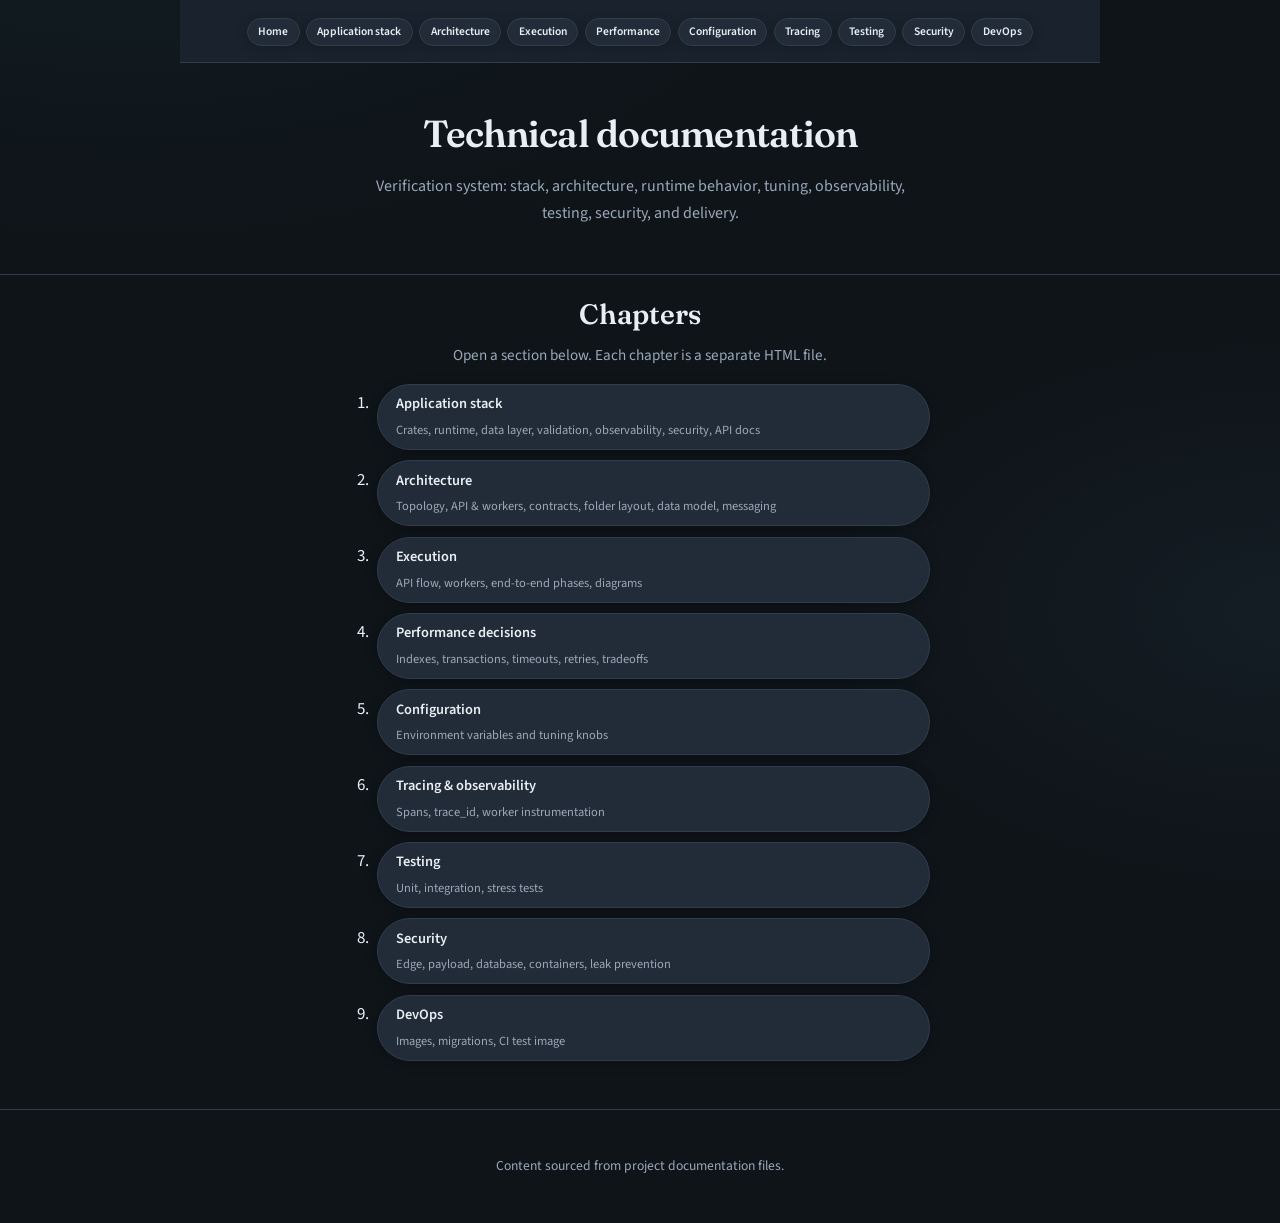
==== index.html @ 7cc7c9b6 "feat(init) initial commit" ====
<!DOCTYPE html>
<html lang="en">
<head>
  <meta charset="UTF-8">
  <meta name="viewport" content="width=device-width, initial-scale=1.0">
  <title>Technical documentation - Overview</title>
  <link rel="preconnect" href="https://fonts.googleapis.com">
  <link rel="preconnect" href="https://fonts.gstatic.com" crossorigin>
  <link href="https://fonts.googleapis.com/css2?family=Fraunces:opsz,wght@9..144,500;600&family=JetBrains+Mono:wght@400;500;600&family=Source+Sans+3:ital,wght@0,400;0,600;1,400&display=swap" rel="stylesheet">
  <link rel="stylesheet" href="styles.css">
</head>
<body>
  <nav class="chapter-nav" aria-label="Documentation sections">
    <ul>
      <li><a href="index.html">Home</a></li>
      <li><a href="application-stack.html">Application stack</a></li>
      <li><a href="architecture.html">Architecture</a></li>
      <li><a href="execution.html">Execution</a></li>
      <li><a href="performance-decisions.html">Performance</a></li>
      <li><a href="configuration.html">Configuration</a></li>
      <li><a href="tracing-and-observability.html">Tracing</a></li>
      <li><a href="testing.html">Testing</a></li>
      <li><a href="security.html">Security</a></li>
      <li><a href="devops.html">DevOps</a></li>
    </ul>
  </nav>

  <header class="site-header">
    <h1>Technical documentation</h1>
    <p class="subtitle">Verification system: stack, architecture, runtime behavior, tuning, observability, testing, security, and delivery.</p>
  </header>

  <main class="hub-main">
    <h2 class="page-header-title hub-title-spaced">Chapters</h2>
    <p class="page-header-desc">Open a section below. Each chapter is a separate HTML file.</p>
    <ol class="hub-chapters hub-chapters-numbered">
      <li><a href="application-stack.html">Application stack<span class="hub-chapter-meta">Crates, runtime, data layer, validation, observability, security, API docs</span></a></li>
      <li><a href="architecture.html">Architecture<span class="hub-chapter-meta">Topology, API &amp; workers, contracts, folder layout, data model, messaging</span></a></li>
      <li><a href="execution.html">Execution<span class="hub-chapter-meta">API flow, workers, end-to-end phases, diagrams</span></a></li>
      <li><a href="performance-decisions.html">Performance decisions<span class="hub-chapter-meta">Indexes, transactions, timeouts, retries, tradeoffs</span></a></li>
      <li><a href="configuration.html">Configuration<span class="hub-chapter-meta">Environment variables and tuning knobs</span></a></li>
      <li><a href="tracing-and-observability.html">Tracing &amp; observability<span class="hub-chapter-meta">Spans, trace_id, worker instrumentation</span></a></li>
      <li><a href="testing.html">Testing<span class="hub-chapter-meta">Unit, integration, stress tests</span></a></li>
      <li><a href="security.html">Security<span class="hub-chapter-meta">Edge, payload, database, containers, leak prevention</span></a></li>
      <li><a href="devops.html">DevOps<span class="hub-chapter-meta">Images, migrations, CI test image</span></a></li>
    </ol>
  </main>

  <footer class="site-footer">
    <p>Content sourced from project documentation files.</p>
  </footer>
</body>
</html>
---- styles.css ----
/* Architecture showcase - external stylesheet */

:root {
  --bg: #0f1419;
  --bg-elevated: #1a222d;
  --bg-card: #222c38;
  --border: #2f3d4d;
  --text: #e8eef4;
  --text-muted: #9aa8b8;
  --accent: #3db8a4;
  --accent-dim: rgba(61, 184, 164, 0.15);
  --warn: #e8b84a;
  --code-bg: #0d1117;
  --link: #6ec8ff;
  --radius: 10px;
  --font-display: "Fraunces", Georgia, serif;
  --font-body: "Source Sans 3", system-ui, sans-serif;
  --font-mono: "JetBrains Mono", "Consolas", monospace;
  --shadow: 0 8px 32px rgba(0, 0, 0, 0.35);
  --max-width: 920px;
}

*,
*::before,
*::after {
  box-sizing: border-box;
}

html {
  scroll-behavior: smooth;
}

body {
  margin: 0;
  font-family: var(--font-body);
  font-size: 1.0625rem;
  line-height: 1.65;
  color: var(--text);
  background: var(--bg);
  background-image:
    radial-gradient(ellipse 120% 80% at 10% -20%, rgba(61, 184, 164, 0.08), transparent 50%),
    radial-gradient(ellipse 80% 50% at 100% 50%, rgba(110, 200, 255, 0.05), transparent 45%);
}

/* All in-page anchors: consistent clickable buttons */
a {
  display: inline-flex;
  align-items: center;
  justify-content: center;
  gap: 0.35rem;
  padding: 0.55rem 1.15rem;
  font-family: var(--font-body);
  font-size: 0.9rem;
  font-weight: 600;
  line-height: 1.25;
  color: var(--text);
  background: var(--bg-card);
  border: 1px solid var(--border);
  border-radius: 999px;
  text-decoration: none;
  box-shadow: 0 2px 12px rgba(0, 0, 0, 0.22);
  cursor: pointer;
  transition:
    border-color 0.15s ease,
    background 0.15s ease,
    color 0.15s ease,
    transform 0.15s ease,
    box-shadow 0.15s ease,
    filter 0.15s ease;
}

a:link,
a:visited {
  color: var(--text);
}

a:hover {
  border-color: var(--accent);
  color: var(--accent);
  background: var(--bg-elevated);
  transform: translateY(-1px);
  box-shadow: 0 4px 18px rgba(61, 184, 164, 0.18);
}

a:focus-visible {
  outline: 2px solid var(--link);
  outline-offset: 3px;
}

a:active {
  transform: translateY(0);
}

.toc a {
  padding: 0.45rem 0.95rem;
  font-size: 0.85rem;
}

.chapter-nav {
  max-width: var(--max-width);
  margin: 0 auto;
  padding: 1rem 1.5rem 0;
  border-bottom: 1px solid var(--border);
  background: var(--bg-elevated);
}

.chapter-nav ul {
  list-style: none;
  margin: 0;
  padding: 0 0 1rem;
  display: flex;
  flex-wrap: wrap;
  gap: 0.4rem;
  justify-content: center;
  align-items: center;
}

.chapter-nav a {
  padding: 0.4rem 0.65rem;
  font-size: 0.72rem;
  font-weight: 600;
  line-height: 1.2;
  white-space: nowrap;
  max-width: 100%;
}

@media (max-width: 520px) {
  .chapter-nav a {
    white-space: normal;
    text-align: center;
  }
}

.chapter-nav a[aria-current="page"] {
  border-color: var(--accent);
  color: var(--accent);
  background: var(--accent-dim);
  pointer-events: none;
  cursor: default;
}

.chapter-nav a[aria-current="page"]:hover {
  transform: none;
  filter: none;
  color: var(--accent);
  border-color: var(--accent);
  background: var(--accent-dim);
  box-shadow: 0 2px 12px rgba(0, 0, 0, 0.22);
}

.page-header-title {
  font-family: var(--font-display);
  font-size: clamp(1.35rem, 3vw, 1.75rem);
  font-weight: 600;
  margin: 0 0 0.35rem;
  color: var(--text);
  text-align: center;
}

.page-header-desc {
  margin: 0 auto 1rem;
  max-width: 40rem;
  text-align: center;
  font-size: 0.95rem;
  color: var(--text-muted);
}

.hub-chapters {
  list-style: none;
  margin: 0 auto;
  padding: 0;
  max-width: 560px;
  display: flex;
  flex-direction: column;
  gap: 0.65rem;
}

.hub-chapters-numbered {
  list-style: decimal;
  padding-left: 1.35rem;
  max-width: 580px;
}

.hub-chapters-numbered li {
  padding-left: 0.35rem;
}

.hub-main {
  max-width: var(--max-width);
  margin: 0 auto;
  padding: 0 1.5rem 3rem;
}

.hub-title-spaced {
  margin-top: 1rem;
}

.hub-chapters a {
  width: 100%;
  justify-content: flex-start;
  text-align: left;
  padding: 0.65rem 1.1rem;
  flex-direction: column;
  align-items: flex-start;
}

.hub-chapter-meta {
  display: block;
  font-size: 0.78rem;
  font-weight: 400;
  color: var(--text-muted);
  margin-top: 0.25rem;
}

.exec-block {
  margin: 1.25rem 0;
}

.exec-block h4,
.exec-block h3 {
  font-family: var(--font-display);
  color: var(--text);
}

.config-block {
  margin: 1.5rem 0;
}

.config-block h3 {
  font-family: var(--font-display);
  font-size: 1.05rem;
  margin: 0 0 0.75rem;
  color: var(--warn);
}

.config-block ul {
  margin: 0;
  padding-left: 1.2rem;
  color: var(--text-muted);
}

.config-block li {
  margin-bottom: 0.5rem;
}

.config-block code {
  font-size: 0.9em;
}

strong.config-up,
.config-block strong.config-up {
  font-weight: 700;
  color: var(--accent);
  letter-spacing: 0.02em;
}

strong.config-down,
.config-block strong.config-down {
  font-weight: 700;
  color: #e8a05a;
  letter-spacing: 0.02em;
}

/* Performance decisions: hierarchical emphasis (tradeoff vs gain) */
strong.perf-tradeoff-head {
  font-weight: 700;
  color: var(--warn);
  letter-spacing: 0.02em;
}

span.perf-tradeoff-detail {
  font-weight: 600;
  color: #d8ccb0;
}

strong.perf-gain-head {
  font-weight: 700;
  color: var(--accent);
  letter-spacing: 0.02em;
}

span.perf-gain-detail {
  font-weight: 600;
  color: #a8d9cf;
}

em.perf-note {
  font-style: italic;
  font-weight: 500;
  color: var(--text-muted);
}

.performance-doc .callout .perf-tradeoff-head,
.performance-doc .callout .perf-gain-head {
  display: inline;
}

.site-header {
  padding: 2.5rem 1.5rem 3rem;
  text-align: center;
  border-bottom: 1px solid var(--border);
}

.site-header h1 {
  margin: 0 0 0.5rem;
  font-family: var(--font-display);
  font-size: clamp(1.75rem, 4vw, 2.35rem);
  font-weight: 600;
  letter-spacing: -0.02em;
  color: var(--text);
}

.site-header .subtitle {
  margin: 0;
  font-size: 1rem;
  color: var(--text-muted);
  max-width: 36rem;
  margin-inline: auto;
}

.toc {
  max-width: var(--max-width);
  margin: 0 auto;
  padding: 1.75rem 1.5rem 0;
}

.toc h2 {
  font-family: var(--font-display);
  font-size: 0.75rem;
  text-transform: uppercase;
  letter-spacing: 0.12em;
  color: var(--text-muted);
  margin: 0 0 0.75rem;
}

.toc ul {
  list-style: none;
  margin: 0;
  padding: 0;
  display: flex;
  flex-wrap: wrap;
  gap: 0.5rem 1rem;
}

.toc a {
  font-size: 0.9rem;
}

main {
  max-width: var(--max-width);
  margin: 0 auto;
  padding: 2rem 1.5rem 4rem;
}

.doc-section {
  margin-bottom: 3.5rem;
  scroll-margin-top: 1rem;
}

.doc-section:last-child {
  margin-bottom: 0;
}

.doc-section h2 {
  font-family: var(--font-display);
  font-size: 1.65rem;
  font-weight: 600;
  margin: 0 0 1rem;
  letter-spacing: -0.02em;
  color: var(--text);
}

.doc-section h3 {
  font-family: var(--font-display);
  font-size: 1.2rem;
  font-weight: 600;
  margin: 1.75rem 0 0.65rem;
  color: var(--text);
}

.doc-section h4 {
  font-size: 1rem;
  font-weight: 600;
  margin: 1.25rem 0 0.5rem;
  color: var(--warn);
}

.doc-section p {
  margin: 0 0 1rem;
  color: var(--text-muted);
}

.doc-section p.lead {
  color: var(--text);
  font-size: 1.05rem;
}

.doc-section hr.decor {
  border: none;
  height: 1px;
  background: linear-gradient(90deg, transparent, var(--border), transparent);
  margin: 1.5rem 0;
}

.lede-list {
  list-style: none;
  margin: 0 0 1.25rem;
  padding: 0;
}

.lede-list li {
  position: relative;
  padding-left: 1.1rem;
  margin-bottom: 0.5rem;
  color: var(--text-muted);
}

.lede-list li::before {
  content: "";
  position: absolute;
  left: 0;
  top: 0.55em;
  width: 5px;
  height: 5px;
  background: var(--accent);
  border-radius: 50%;
}

.stack-glance {
  display: flex;
  flex-direction: column;
  gap: 0.75rem;
  margin-bottom: 1.5rem;
}

.stack-glance-row {
  display: flex;
  align-items: flex-start;
  gap: 1rem;
  flex-wrap: wrap;
}

.stack-glance-label {
  font-size: 0.78rem;
  font-weight: 600;
  text-transform: uppercase;
  letter-spacing: 0.07em;
  color: var(--text-muted);
  white-space: nowrap;
  min-width: 9rem;
  padding-top: 0.3rem;
}

.stack-glance-tags {
  display: flex;
  flex-wrap: wrap;
  gap: 0.4rem;
}

.stack-tag {
  display: inline-block;
  padding: 0.25rem 0.7rem;
  border-radius: 999px;
  font-size: 0.82rem;
  font-family: var(--font-mono);
  font-weight: 500;
  background: var(--bg-card);
  border: 1px solid var(--border);
  color: var(--text-muted);
  line-height: 1.5;
}

.stack-tag--primary {
  background: color-mix(in srgb, var(--accent) 12%, transparent);
  border-color: color-mix(in srgb, var(--accent) 35%, transparent);
  color: var(--accent);
}

@media (max-width: 520px) {
  .stack-glance-label {
    min-width: 100%;
  }
}

.stack-grid {
  display: grid;
  gap: 1rem;
}

@media (min-width: 640px) {
  .stack-grid {
    grid-template-columns: repeat(2, 1fr);
  }
}

.stack-card {
  background: var(--bg-card);
  border: 1px solid var(--border);
  border-radius: var(--radius);
  padding: 1.15rem 1.25rem;
  box-shadow: var(--shadow);
}

.stack-card h3 {
  margin: 0 0 0.65rem;
  font-family: var(--font-display);
  font-size: 1rem;
  color: var(--accent);
}

.stack-card ul {
  margin: 0;
  padding-left: 1.15rem;
  color: var(--text-muted);
  font-size: 0.98rem;
}

.stack-card li {
  margin-bottom: 0.45rem;
}

.stack-card strong {
  color: var(--text);
  font-weight: 600;
}

.api-docs-block {
  margin-top: 0.5rem;
}

.bullets {
  margin: 0 0 1rem;
  padding-left: 1.25rem;
  color: var(--text-muted);
}

.bullets li {
  margin-bottom: 0.45rem;
}

.bullets strong {
  color: var(--text);
}

.callout {
  background: var(--bg-elevated);
  border-left: 3px solid var(--accent);
  padding: 1rem 1.15rem;
  border-radius: 0 var(--radius) var(--radius) 0;
  margin: 1.25rem 0;
}

.callout p:last-child {
  margin-bottom: 0;
}

.worker-cards {
  display: grid;
  gap: 0.85rem;
  margin: 1rem 0 1.5rem;
}

@media (min-width: 700px) {
  .worker-cards {
    grid-template-columns: repeat(3, 1fr);
  }
}

.worker-card {
  background: var(--bg-card);
  border: 1px solid var(--border);
  border-radius: var(--radius);
  padding: 1rem;
  font-size: 0.95rem;
}

.worker-card strong {
  display: block;
  color: var(--accent);
  font-size: 0.8rem;
  text-transform: uppercase;
  letter-spacing: 0.05em;
  margin-bottom: 0.35rem;
}

.topology-flow {
  display: grid;
  gap: 0.75rem;
  margin: 1rem 0;
}

.topology-node {
  background: var(--bg-elevated);
  border: 1px solid var(--border);
  border-radius: var(--radius);
  padding: 0.85rem 1rem;
}

.topology-node strong {
  color: var(--warn);
  display: block;
  margin-bottom: 0.35rem;
  font-size: 0.9rem;
}

.topology-node p {
  margin: 0;
  font-size: 0.95rem;
}

.numbered-block {
  margin: 1.25rem 0;
  padding-left: 0;
  counter-reset: api;
}

.numbered-item {
  position: relative;
  padding: 1rem 1rem 1rem 3.25rem;
  margin-bottom: 0.75rem;
  background: var(--bg-card);
  border: 1px solid var(--border);
  border-radius: var(--radius);
}

.numbered-item::before {
  counter-increment: api;
  content: counter(api);
  position: absolute;
  left: 1rem;
  top: 1rem;
  width: 1.65rem;
  height: 1.65rem;
  background: var(--accent-dim);
  color: var(--accent);
  font-family: var(--font-mono);
  font-size: 0.8rem;
  font-weight: 700;
  border-radius: 6px;
  display: flex;
  align-items: center;
  justify-content: center;
}

.numbered-item h4 {
  margin: 0 0 0.4rem;
  font-family: var(--font-display);
  font-size: 1rem;
  color: var(--text);
}

.numbered-item p {
  margin: 0;
  font-size: 0.95rem;
}

pre.code-block,
.code-block {
  font-family: var(--font-mono);
  font-size: 0.82rem;
  line-height: 1.55;
  background: var(--code-bg);
  border: 1px solid var(--border);
  border-radius: var(--radius);
  padding: 1rem 1.15rem;
  overflow-x: auto;
  margin: 0.85rem 0 1rem;
  color: #c9d1d9;
}

.endpoint {
  font-family: var(--font-mono);
  font-size: 0.95rem;
  color: var(--accent);
  background: var(--code-bg);
  padding: 0.35rem 0.65rem;
  border-radius: 6px;
  display: inline-block;
  margin: 0.5rem 0 1rem;
  border: 1px solid var(--border);
}

.subsection-title {
  font-family: var(--font-mono);
  font-size: 0.75rem;
  text-transform: uppercase;
  letter-spacing: 0.1em;
  color: var(--warn);
  margin: 2rem 0 0.75rem;
  padding-bottom: 0.35rem;
  border-bottom: 1px solid var(--border);
}

.tree-block {
  white-space: pre;
  font-family: var(--font-mono);
  font-size: 0.72rem;
  line-height: 1.5;
  background: var(--code-bg);
  border: 1px solid var(--border);
  border-radius: var(--radius);
  padding: 1.1rem 1.15rem;
  overflow-x: auto;
  margin: 1rem 0;
  color: #a7c7b8;
}

.thought-block h3 {
  margin-top: 2rem;
}

.meta-list {
  margin: 0;
  padding: 0;
  list-style: none;
}

.meta-list li {
  padding: 0.65rem 0;
  border-bottom: 1px solid var(--border);
  color: var(--text-muted);
  font-size: 0.95rem;
}

.meta-list li:last-child {
  border-bottom: none;
}

.meta-list strong {
  color: var(--text);
  display: block;
  margin-bottom: 0.2rem;
  font-size: 0.88rem;
}

.bullets.nested-detail {
  margin-top: 0.75rem;
}

.tier-grid {
  display: grid;
  gap: 1rem;
  margin: 1.25rem 0;
}

@media (min-width: 720px) {
  .tier-grid {
    grid-template-columns: repeat(3, 1fr);
  }
}

.tier-card {
  background: var(--bg-card);
  border: 1px solid var(--border);
  border-radius: var(--radius);
  padding: 1rem;
}

.tier-card h4 {
  margin: 0 0 0.5rem;
  font-size: 0.85rem;
  color: var(--accent);
  text-transform: uppercase;
  letter-spacing: 0.06em;
}

.tier-card p {
  margin: 0;
  font-size: 0.92rem;
}

/* Drive diagram preview + “click to view” overlay */
.diagram-showcase {
  margin: 1rem 0 1.5rem;
  border-radius: var(--radius);
  border: 1px solid var(--border);
  overflow: hidden;
  background: var(--bg-elevated);
  box-shadow: var(--shadow);
}

.diagram-frame {
  position: relative;
  display: block;
  background: var(--code-bg);
  min-height: 180px;
}

.diagram-frame img {
  display: block;
  width: 100%;
  height: auto;
  max-height: min(52vh, 520px);
  object-fit: contain;
  object-position: center center;
}

.diagram-overlay {
  position: absolute;
  inset: 0;
  display: flex;
  flex-direction: column;
  align-items: center;
  justify-content: center;
  gap: 0.65rem;
  padding: 1.25rem;
  background: rgba(15, 20, 25, 0.32);
  transition: background 0.2s ease;
  pointer-events: none;
}

.diagram-frame:hover .diagram-overlay {
  background: rgba(15, 20, 25, 0.2);
}

.diagram-hint {
  margin: 0;
  font-size: 0.82rem;
  color: rgba(232, 238, 244, 0.92);
  text-align: center;
  text-shadow: 0 1px 2px rgba(0, 0, 0, 0.5);
  pointer-events: none;
}

/* Primary CTA on diagram overlays (overrides default anchor button) */
a.diagram-view-btn,
a.diagram-view-btn:link,
a.diagram-view-btn:visited {
  pointer-events: auto;
  padding: 0.65rem 1.35rem;
  font-size: 0.95rem;
  color: var(--bg);
  background: var(--accent);
  border-color: transparent;
  box-shadow: 0 4px 20px rgba(0, 0, 0, 0.35);
}

a.diagram-view-btn:hover {
  color: var(--bg);
  background: var(--accent);
  border-color: transparent;
  filter: brightness(1.08);
  transform: translateY(-1px);
  box-shadow: 0 6px 24px rgba(61, 184, 164, 0.35);
}

a.diagram-view-btn:active {
  filter: brightness(1.02);
}

.diagram-caption {
  margin: 0;
  padding: 0.6rem 1rem 0.85rem;
  font-size: 0.88rem;
  color: var(--text-muted);
  border-top: 1px solid var(--border);
}

.site-footer {
  text-align: center;
  padding: 2rem 1.5rem;
  border-top: 1px solid var(--border);
  color: var(--text-muted);
  font-size: 0.85rem;
}
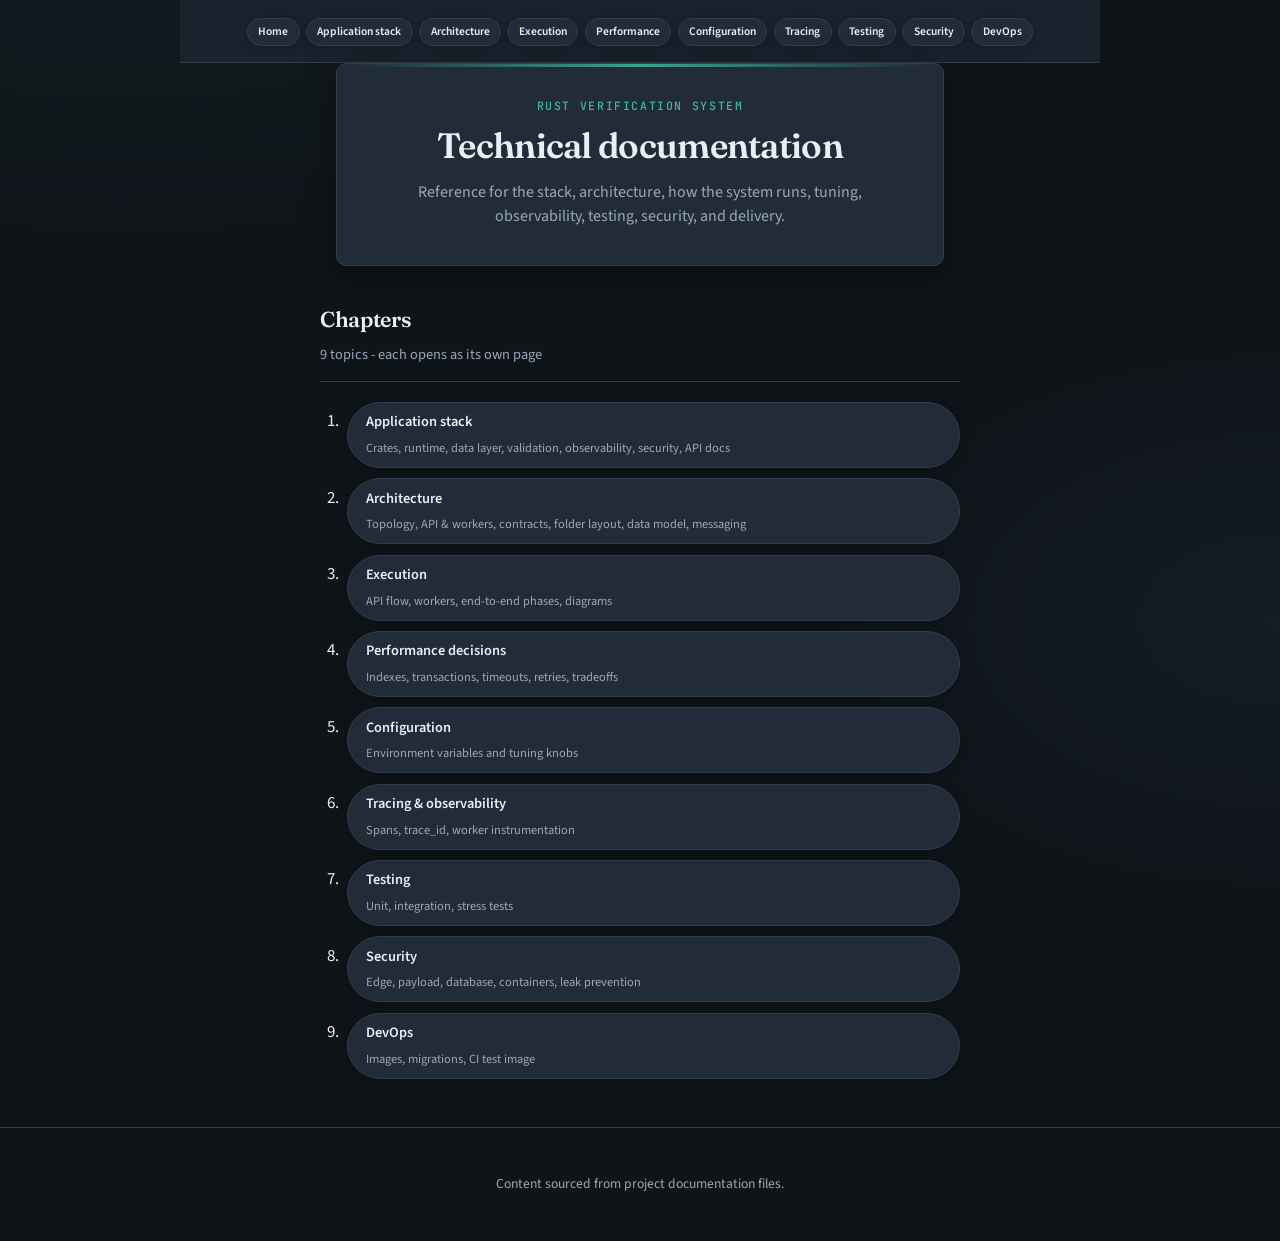
==== commit dbbbe909: "feat(hub) polish home hero and chapters header layout" ====
--- a/index.html
+++ b/index.html
@@ -9,7 +9,7 @@
   <link href="https://fonts.googleapis.com/css2?family=Fraunces:opsz,wght@9..144,500;600&family=JetBrains+Mono:wght@400;500;600&family=Source+Sans+3:ital,wght@0,400;0,600;1,400&display=swap" rel="stylesheet">
   <link rel="stylesheet" href="styles.css">
 </head>
-<body>
+<body class="hub-home">
   <nav class="chapter-nav" aria-label="Documentation sections">
     <ul>
       <li><a href="index.html">Home</a></li>
@@ -25,15 +25,18 @@
     </ul>
   </nav>
 
-  <header class="site-header">
+  <header class="hub-hero" role="banner">
+    <p class="hub-eyebrow">Rust verification system</p>
     <h1>Technical documentation</h1>
-    <p class="subtitle">Verification system: stack, architecture, runtime behavior, tuning, observability, testing, security, and delivery.</p>
+    <p class="hub-lead">Reference for the stack, architecture, how the system runs, tuning, observability, testing, security, and delivery.</p>
   </header>
 
-  <main class="hub-main">
-    <h2 class="page-header-title hub-title-spaced">Chapters</h2>
-    <p class="page-header-desc">Open a section below. Each chapter is a separate HTML file.</p>
-    <ol class="hub-chapters hub-chapters-numbered">
+  <main class="hub-main" id="main">
+    <div class="hub-chapters-head">
+      <h2 id="chapters-heading">Chapters</h2>
+      <p class="hub-chapters-count">9 topics - each opens as its own page</p>
+    </div>
+    <ol class="hub-chapters hub-chapters-numbered" aria-labelledby="chapters-heading">
       <li><a href="application-stack.html">Application stack<span class="hub-chapter-meta">Crates, runtime, data layer, validation, observability, security, API docs</span></a></li>
       <li><a href="architecture.html">Architecture<span class="hub-chapter-meta">Topology, API &amp; workers, contracts, folder layout, data model, messaging</span></a></li>
       <li><a href="execution.html">Execution<span class="hub-chapter-meta">API flow, workers, end-to-end phases, diagrams</span></a></li>
--- a/styles.css
+++ b/styles.css
@@ -169,7 +169,7 @@
   list-style: none;
   margin: 0 auto;
   padding: 0;
-  max-width: 560px;
+  max-width: 40rem;
   display: flex;
   flex-direction: column;
   gap: 0.65rem;
@@ -178,7 +178,7 @@
 .hub-chapters-numbered {
   list-style: decimal;
   padding-left: 1.35rem;
-  max-width: 580px;
+  max-width: 40rem;
 }
 
 .hub-chapters-numbered li {
@@ -191,8 +191,78 @@
   padding: 0 1.5rem 3rem;
 }
 
-.hub-title-spaced {
-  margin-top: 1rem;
+body.hub-home .hub-hero {
+  max-width: 38rem;
+  margin: 0 auto 2.25rem;
+  padding: 2rem 1.75rem 2.25rem;
+  text-align: center;
+  background: var(--bg-card);
+  border: 1px solid var(--border);
+  border-radius: var(--radius);
+  box-shadow: var(--shadow);
+  position: relative;
+}
+
+body.hub-home .hub-hero::before {
+  content: "";
+  position: absolute;
+  left: 1.25rem;
+  right: 1.25rem;
+  top: 0;
+  height: 3px;
+  border-radius: 0 0 3px 3px;
+  background: linear-gradient(90deg, transparent, var(--accent), transparent);
+  opacity: 0.85;
+}
+
+body.hub-home .hub-eyebrow {
+  margin: 0 0 0.65rem;
+  font-family: var(--font-mono);
+  font-size: 0.72rem;
+  font-weight: 500;
+  letter-spacing: 0.14em;
+  text-transform: uppercase;
+  color: var(--accent);
+}
+
+body.hub-home .hub-hero h1 {
+  margin: 0 0 0.85rem;
+  font-family: var(--font-display);
+  font-size: clamp(1.65rem, 4.2vw, 2.2rem);
+  font-weight: 600;
+  letter-spacing: -0.02em;
+  color: var(--text);
+  line-height: 1.15;
+}
+
+body.hub-home .hub-lead {
+  margin: 0 auto;
+  max-width: 32rem;
+  font-size: 1rem;
+  line-height: 1.55;
+  color: var(--text-muted);
+}
+
+body.hub-home .hub-chapters-head {
+  max-width: 40rem;
+  margin: 0 auto 1.25rem;
+  padding-bottom: 0.85rem;
+  border-bottom: 1px solid var(--border);
+}
+
+body.hub-home .hub-chapters-head h2 {
+  margin: 0 0 0.35rem;
+  font-family: var(--font-display);
+  font-size: 1.35rem;
+  font-weight: 600;
+  color: var(--text);
+  letter-spacing: -0.015em;
+}
+
+body.hub-home .hub-chapters-count {
+  margin: 0;
+  font-size: 0.9rem;
+  color: var(--text-muted);
 }
 
 .hub-chapters a {
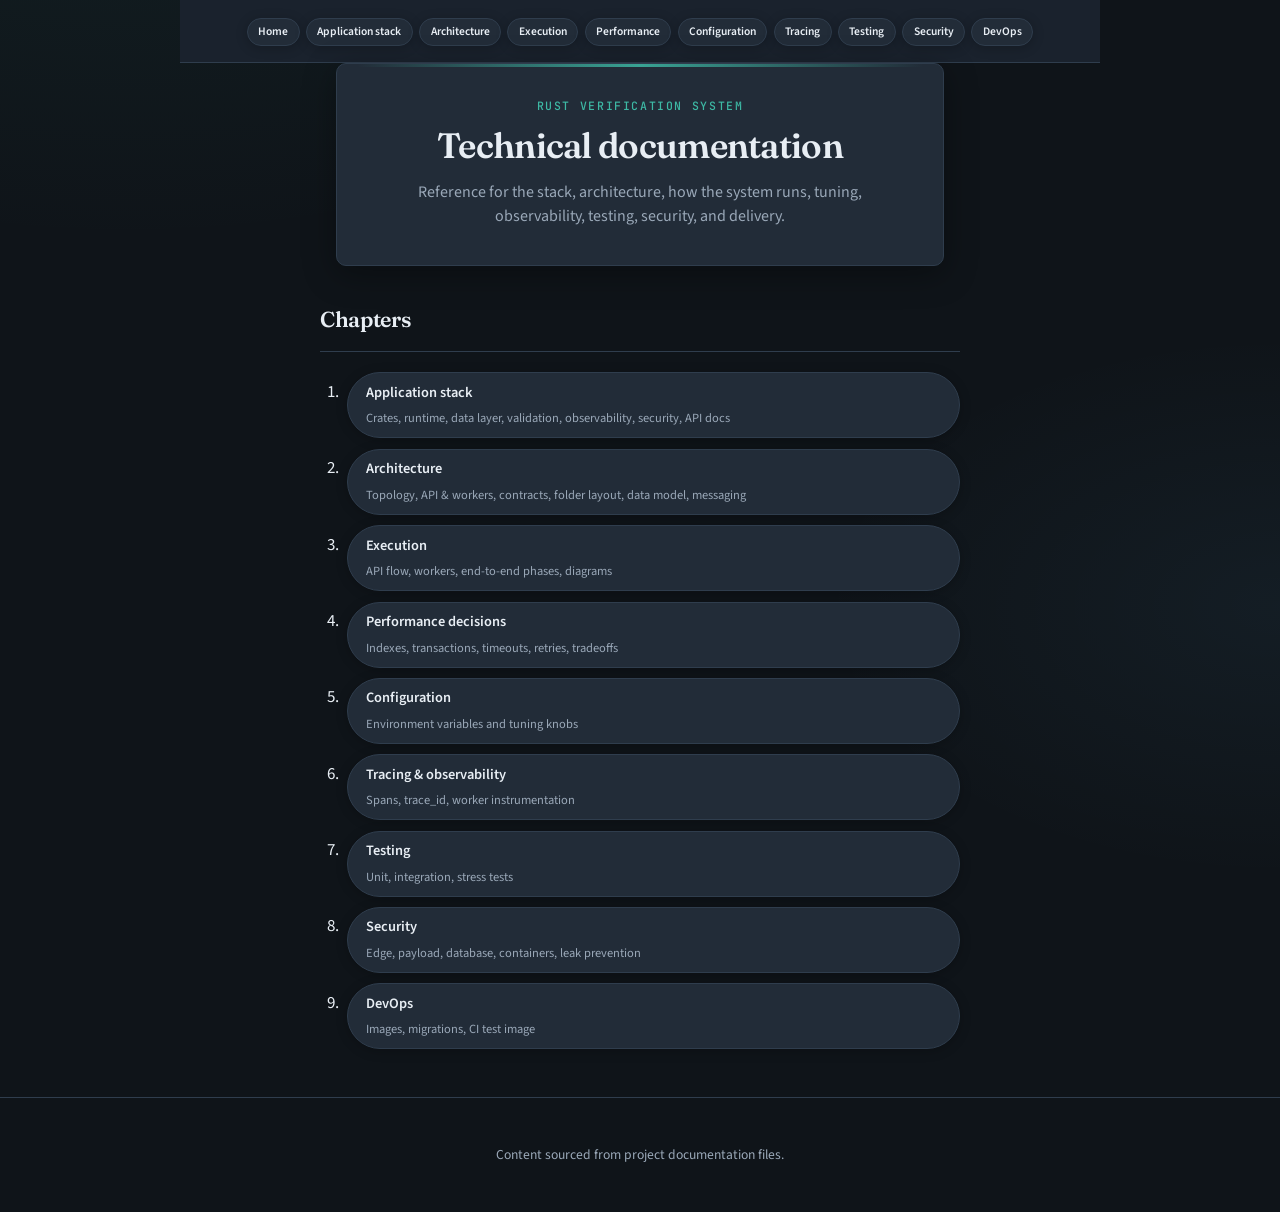
==== commit 761d1e2e: "fix(hub) drop chapters blurb about separate pages" ====
--- a/index.html
+++ b/index.html
@@ -34,7 +34,6 @@
   <main class="hub-main" id="main">
     <div class="hub-chapters-head">
       <h2 id="chapters-heading">Chapters</h2>
-      <p class="hub-chapters-count">9 topics - each opens as its own page</p>
     </div>
     <ol class="hub-chapters hub-chapters-numbered" aria-labelledby="chapters-heading">
       <li><a href="application-stack.html">Application stack<span class="hub-chapter-meta">Crates, runtime, data layer, validation, observability, security, API docs</span></a></li>
--- a/styles.css
+++ b/styles.css
@@ -251,18 +251,12 @@
 }
 
 body.hub-home .hub-chapters-head h2 {
-  margin: 0 0 0.35rem;
+  margin: 0;
   font-family: var(--font-display);
   font-size: 1.35rem;
   font-weight: 600;
   color: var(--text);
   letter-spacing: -0.015em;
-}
-
-body.hub-home .hub-chapters-count {
-  margin: 0;
-  font-size: 0.9rem;
-  color: var(--text-muted);
 }
 
 .hub-chapters a {
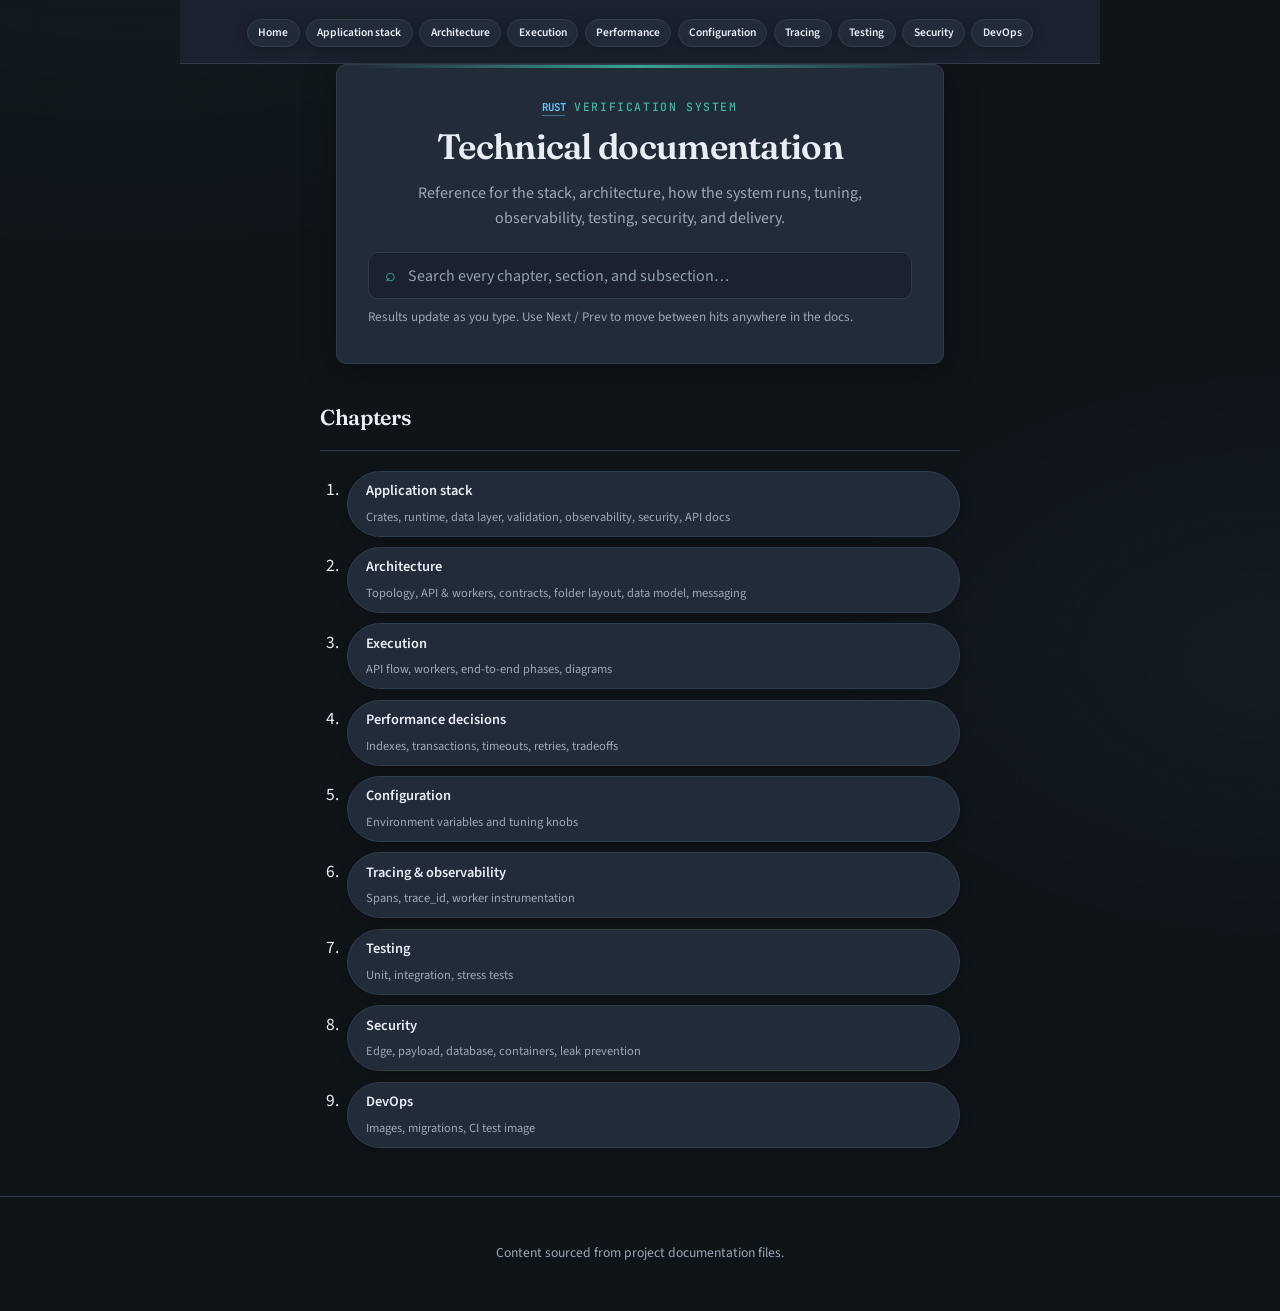
==== commit afcd5249: "deploy" ====
--- a/index.html
+++ b/index.html
@@ -51,5 +51,8 @@
   <footer class="site-footer">
     <p>Content sourced from project documentation files.</p>
   </footer>
+  <script src="search-index.js"></script>
+  <script src="tech-emphasis.js" defer></script>
+  <script src="search.js" defer></script>
 </body>
 </html>
--- a/styles.css
+++ b/styles.css
@@ -18,6 +18,8 @@
   --font-mono: "JetBrains Mono", "Consolas", monospace;
   --shadow: 0 8px 32px rgba(0, 0, 0, 0.35);
   --max-width: 920px;
+  --section-divider: color-mix(in srgb, var(--accent) 38%, var(--border));
+  --section-divider-glow: color-mix(in srgb, var(--accent) 22%, transparent);
 }
 
 *,
@@ -33,8 +35,8 @@
 body {
   margin: 0;
   font-family: var(--font-body);
-  font-size: 1.0625rem;
-  line-height: 1.65;
+  font-size: 1.09rem;
+  line-height: 1.68;
   color: var(--text);
   background: var(--bg);
   background-image:
@@ -308,7 +310,32 @@
 }
 
 .config-block code {
-  font-size: 0.9em;
+  font-family: var(--font-mono);
+  font-size: 0.88em;
+  font-weight: 500;
+  padding: 0.08rem 0.32rem;
+  border-radius: 4px;
+  color: var(--text-muted);
+  background: var(--code-bg);
+  border: 1px solid var(--border);
+}
+
+/* Leading token on each line is the env var — make it the visual anchor */
+.config-block ul > li > code:first-of-type {
+  font-size: 0.92rem;
+  font-weight: 600;
+  letter-spacing: 0.04em;
+  color: var(--accent);
+  text-transform: none;
+  background: linear-gradient(
+    145deg,
+    color-mix(in srgb, var(--accent-dim) 100%, transparent) 0%,
+    color-mix(in srgb, var(--code-bg) 70%, var(--accent-dim)) 100%
+  );
+  border: 1px solid color-mix(in srgb, var(--accent) 42%, var(--border));
+  padding: 0.14rem 0.5rem;
+  border-radius: 6px;
+  box-shadow: 0 1px 0 rgba(0, 0, 0, 0.35);
 }
 
 strong.config-up,
@@ -413,50 +440,74 @@
 main {
   max-width: var(--max-width);
   margin: 0 auto;
-  padding: 2rem 1.5rem 4rem;
+  padding: 2.5rem 1.5rem 4.5rem;
 }
 
 .doc-section {
-  margin-bottom: 3.5rem;
   scroll-margin-top: 1rem;
+  padding-bottom: 4.25rem;
+  margin-bottom: 4.75rem;
+  border-bottom: 2px solid var(--section-divider);
+  box-shadow: 0 12px 40px -36px var(--section-divider-glow);
 }
 
 .doc-section:last-child {
   margin-bottom: 0;
+  padding-bottom: 0;
+  border-bottom: none;
 }
 
 .doc-section h2 {
   font-family: var(--font-display);
-  font-size: 1.65rem;
-  font-weight: 600;
-  margin: 0 0 1rem;
+  font-size: clamp(1.95rem, 3.5vw, 2.35rem);
+  font-weight: 600;
+  margin: 0 0 1.85rem;
   letter-spacing: -0.02em;
   color: var(--text);
+  line-height: 1.18;
 }
 
 .doc-section h3 {
   font-family: var(--font-display);
-  font-size: 1.2rem;
-  font-weight: 600;
-  margin: 1.75rem 0 0.65rem;
-  color: var(--text);
+  font-size: clamp(1.4rem, 2.6vw, 1.58rem);
+  font-weight: 600;
+  margin: 3.5rem 0 1.2rem;
+  padding-top: 2.65rem;
+  border-top: 2px solid var(--section-divider);
+  color: var(--text);
+  line-height: 1.28;
+}
+
+.doc-section h2 + h3 {
+  margin-top: 0.5rem;
+  padding-top: 0;
+  border-top: none;
 }
 
 .doc-section h4 {
-  font-size: 1rem;
-  font-weight: 600;
-  margin: 1.25rem 0 0.5rem;
+  font-size: clamp(1.08rem, 1.9vw, 1.18rem);
+  font-weight: 600;
+  margin: 1.9rem 0 0.75rem;
   color: var(--warn);
+  line-height: 1.32;
 }
 
 .doc-section p {
-  margin: 0 0 1rem;
+  margin: 0 0 1.2rem;
   color: var(--text-muted);
 }
 
 .doc-section p.lead {
   color: var(--text);
-  font-size: 1.05rem;
+  font-size: 1.22rem;
+  line-height: 1.6;
+}
+
+.doc-section > p:not(.lead),
+.doc-section > ul,
+.doc-section > ol {
+  font-size: 1.12rem;
+  line-height: 1.72;
 }
 
 .doc-section hr.decor {
@@ -606,6 +657,35 @@
   color: var(--text);
 }
 
+.bullets li > p {
+  margin: 0;
+}
+
+.bullets li > p + p {
+  margin-top: 0.4rem;
+}
+
+.bullets li > strong:first-child + p {
+  margin-top: 0.35rem;
+}
+
+.topology-node p + p,
+.numbered-item p + p,
+.tier-card p + p,
+.exec-block p + p {
+  margin-top: 0.45rem;
+}
+
+.meta-list li > p,
+.bullets.nested-detail li > p {
+  margin: 0;
+}
+
+.meta-list li > p + p,
+.bullets.nested-detail li > p + p {
+  margin-top: 0.4rem;
+}
+
 .callout {
   background: var(--bg-elevated);
   border-left: 3px solid var(--accent);
@@ -616,6 +696,10 @@
 
 .callout p:last-child {
   margin-bottom: 0;
+}
+
+.callout p + p {
+  margin-top: 0.45rem;
 }
 
 .worker-cards {
@@ -927,3 +1011,472 @@
   color: var(--text-muted);
   font-size: 0.85rem;
 }
+
+/* Global documentation search */
+main [id] {
+  scroll-margin-top: 1rem;
+}
+
+body.doc-search-open {
+  overflow: hidden;
+}
+
+body:not(.hub-home) {
+  padding-bottom: 4.5rem;
+}
+
+.doc-search-home-wrap {
+  margin: 1.35rem auto 0;
+  max-width: 34rem;
+  text-align: left;
+}
+
+.doc-search-home-label {
+  position: absolute;
+  width: 1px;
+  height: 1px;
+  padding: 0;
+  margin: -1px;
+  overflow: hidden;
+  clip: rect(0, 0, 0, 0);
+  white-space: nowrap;
+  border: 0;
+}
+
+.doc-search-home-field {
+  display: flex;
+  align-items: center;
+  gap: 0.65rem;
+  padding: 0.65rem 1rem;
+  background: var(--bg-elevated);
+  border: 1px solid var(--border);
+  border-radius: var(--radius);
+  box-shadow: inset 0 0 0 1px rgba(0, 0, 0, 0.12);
+  transition: border-color 0.15s ease, box-shadow 0.15s ease;
+}
+
+.doc-search-home-field:focus-within {
+  border-color: var(--accent);
+  box-shadow:
+    inset 0 0 0 1px rgba(0, 0, 0, 0.12),
+    0 0 0 3px var(--accent-dim);
+}
+
+.doc-search-home-icon {
+  font-size: 1.15rem;
+  color: var(--accent);
+  line-height: 1;
+  flex-shrink: 0;
+}
+
+.doc-search-home-input {
+  flex: 1;
+  min-width: 0;
+  border: none;
+  background: transparent;
+  color: var(--text);
+  font-family: var(--font-body);
+  font-size: 1rem;
+  outline: none;
+}
+
+.doc-search-home-input::placeholder {
+  color: var(--text-muted);
+  opacity: 0.95;
+}
+
+.doc-search-home-hint {
+  margin: 0.55rem 0 0;
+  font-size: 0.82rem;
+  line-height: 1.45;
+  color: var(--text-muted);
+}
+
+.doc-search-fab {
+  position: fixed;
+  right: max(1rem, env(safe-area-inset-right, 0px));
+  bottom: max(1rem, env(safe-area-inset-bottom, 0px));
+  z-index: 30;
+  margin: 0;
+  padding: 0;
+  font-family: var(--font-body);
+  line-height: 1;
+  color: var(--text);
+  background: linear-gradient(165deg, var(--bg-card) 0%, color-mix(in srgb, var(--bg-card) 88%, var(--bg)) 100%);
+  border: 1px solid color-mix(in srgb, var(--accent) 55%, var(--border));
+  border-radius: 999px;
+  box-shadow:
+    0 4px 24px rgba(0, 0, 0, 0.4),
+    0 0 0 1px rgba(0, 0, 0, 0.25),
+    inset 0 1px 0 rgba(255, 255, 255, 0.04);
+  cursor: pointer;
+  transition:
+    transform 0.18s ease,
+    border-color 0.18s ease,
+    box-shadow 0.18s ease,
+    background 0.18s ease;
+}
+
+.doc-search-fab-inner {
+  display: flex;
+  align-items: center;
+  gap: 0.55rem;
+  padding: 0.52rem 0.95rem 0.52rem 0.7rem;
+}
+
+.doc-search-fab:hover {
+  border-color: var(--accent);
+  background: linear-gradient(165deg, var(--bg-elevated) 0%, var(--bg-card) 100%);
+  transform: translateY(-2px);
+  box-shadow:
+    0 8px 28px rgba(0, 0, 0, 0.45),
+    0 0 0 1px rgba(61, 184, 164, 0.25),
+    0 0 20px rgba(61, 184, 164, 0.12),
+    inset 0 1px 0 rgba(255, 255, 255, 0.05);
+}
+
+.doc-search-fab:active {
+  transform: translateY(0);
+}
+
+.doc-search-fab:focus-visible {
+  outline: 2px solid var(--link);
+  outline-offset: 3px;
+}
+
+.doc-search-fab-svg {
+  flex-shrink: 0;
+  color: var(--accent);
+  opacity: 0.95;
+}
+
+.doc-search-fab-label {
+  font-size: 0.86rem;
+  font-weight: 600;
+  letter-spacing: -0.015em;
+  white-space: nowrap;
+}
+
+.doc-search-fab-shortcut {
+  display: flex;
+  align-items: center;
+  margin-left: 0.1rem;
+}
+
+.doc-search-fab-shortcut kbd {
+  font-family: var(--font-mono);
+  font-size: 0.68rem;
+  font-weight: 500;
+  line-height: 1;
+  padding: 0.2rem 0.42rem;
+  border-radius: 6px;
+  color: var(--text-muted);
+  background: var(--code-bg);
+  border: 1px solid var(--border);
+  box-shadow: 0 1px 0 rgba(0, 0, 0, 0.2);
+}
+
+.doc-search-overlay {
+  position: fixed;
+  inset: 0;
+  z-index: 100;
+  display: flex;
+  align-items: flex-start;
+  justify-content: center;
+  padding: min(6vh, 3rem) 1rem 2rem;
+  pointer-events: none;
+}
+
+.doc-search-overlay[hidden] {
+  display: none;
+}
+
+.doc-search-backdrop {
+  position: absolute;
+  inset: 0;
+  background: rgba(8, 12, 18, 0.72);
+  backdrop-filter: blur(6px);
+  pointer-events: auto;
+}
+
+.doc-search-panel {
+  position: relative;
+  z-index: 1;
+  width: min(56rem, 100%);
+  max-height: min(88vh, 900px);
+  display: flex;
+  flex-direction: column;
+  padding: 1.15rem 1.25rem 1rem;
+  background: var(--bg-elevated);
+  border: 1px solid var(--border);
+  border-radius: calc(var(--radius) + 4px);
+  box-shadow: var(--shadow);
+  pointer-events: auto;
+}
+
+.doc-search-toolbar {
+  display: flex;
+  flex-wrap: wrap;
+  align-items: center;
+  gap: 0.65rem 0.75rem;
+  margin-bottom: 0.55rem;
+}
+
+.doc-search-label {
+  font-family: var(--font-mono);
+  font-size: 0.72rem;
+  font-weight: 600;
+  letter-spacing: 0.12em;
+  text-transform: uppercase;
+  color: var(--accent);
+}
+
+.doc-search-input {
+  flex: 1 1 12rem;
+  min-width: 0;
+  padding: 0.55rem 0.85rem;
+  font-family: var(--font-body);
+  font-size: 1rem;
+  color: var(--text);
+  background: var(--bg-card);
+  border: 1px solid var(--border);
+  border-radius: var(--radius);
+  outline: none;
+  transition: border-color 0.15s ease, box-shadow 0.15s ease;
+}
+
+.doc-search-input:focus {
+  border-color: var(--accent);
+  box-shadow: 0 0 0 3px var(--accent-dim);
+}
+
+.doc-search-actions {
+  display: flex;
+  flex-wrap: wrap;
+  gap: 0.45rem;
+  align-items: center;
+}
+
+.doc-search-btn {
+  margin: 0;
+  padding: 0.45rem 0.85rem;
+  font-family: var(--font-body);
+  font-size: 0.82rem;
+  font-weight: 600;
+  line-height: 1.2;
+  color: var(--text);
+  background: var(--bg-card);
+  border: 1px solid var(--border);
+  border-radius: 999px;
+  cursor: pointer;
+  transition:
+    border-color 0.15s ease,
+    background 0.15s ease,
+    color 0.15s ease;
+}
+
+.doc-search-btn:hover:not(:disabled) {
+  border-color: var(--accent);
+  color: var(--accent);
+  background: var(--bg);
+}
+
+.doc-search-btn:disabled {
+  opacity: 0.45;
+  cursor: not-allowed;
+}
+
+.doc-search-btn:focus-visible {
+  outline: 2px solid var(--link);
+  outline-offset: 2px;
+}
+
+.doc-search-btn-primary {
+  border-color: var(--accent);
+  color: var(--bg);
+  background: var(--accent);
+}
+
+.doc-search-btn-primary:hover:not(:disabled) {
+  filter: brightness(1.06);
+  color: var(--bg);
+}
+
+.doc-search-status {
+  margin: 0 0 0.65rem;
+  font-size: 0.86rem;
+  color: var(--text-muted);
+}
+
+.doc-search-body {
+  flex: 1;
+  min-height: 0;
+  display: flex;
+}
+
+.doc-search-list-wrap {
+  flex: 1;
+  min-height: 0;
+  overflow: auto;
+  border: 1px solid var(--border);
+  border-radius: var(--radius);
+  background: var(--bg);
+}
+
+.doc-search-list {
+  display: flex;
+  flex-direction: column;
+  gap: 0.35rem;
+  padding: 0.5rem;
+}
+
+.doc-search-result {
+  display: flex;
+  flex-direction: column;
+  align-items: stretch;
+  gap: 0.25rem;
+  width: 100%;
+  margin: 0;
+  padding: 0.65rem 0.75rem;
+  text-align: left;
+  font: inherit;
+  color: var(--text);
+  background: var(--bg-card);
+  border: 1px solid var(--border);
+  border-radius: calc(var(--radius) - 2px);
+  cursor: pointer;
+  transition:
+    border-color 0.12s ease,
+    background 0.12s ease,
+    box-shadow 0.12s ease;
+}
+
+.doc-search-result:hover {
+  border-color: color-mix(in srgb, var(--accent) 45%, var(--border));
+}
+
+.doc-search-result.is-active {
+  border-color: var(--accent);
+  background: var(--accent-dim);
+  box-shadow: 0 0 0 1px rgba(61, 184, 164, 0.35);
+}
+
+.doc-search-result-bc {
+  font-size: 0.88rem;
+  font-weight: 600;
+  color: var(--text);
+  line-height: 1.35;
+}
+
+.doc-search-result-meta {
+  font-family: var(--font-mono);
+  font-size: 0.72rem;
+  color: var(--text-muted);
+}
+
+.doc-search-result-snippet {
+  font-size: 0.8rem;
+  line-height: 1.45;
+  color: var(--text-muted);
+  display: -webkit-box;
+  -webkit-line-clamp: 2;
+  -webkit-box-orient: vertical;
+  overflow: hidden;
+}
+
+span.tech-name {
+  font-weight: 600;
+  font-family: var(--font-mono);
+  font-size: 0.94em;
+  letter-spacing: -0.02em;
+  color: var(--link);
+  border-bottom: 1px solid color-mix(in srgb, var(--link) 45%, transparent);
+  padding-bottom: 0.04em;
+}
+
+a span.tech-name {
+  color: var(--link);
+  border-bottom-color: color-mix(in srgb, var(--link) 55%, transparent);
+}
+
+mark.doc-search-hit {
+  margin: 0;
+  padding: 0.06em 0.14em;
+  font: inherit;
+  font-weight: 650;
+  color: var(--bg);
+  background: linear-gradient(118deg, var(--accent) 0%, color-mix(in srgb, var(--accent) 82%, var(--link)) 100%);
+  border-radius: 4px;
+  box-decoration-break: clone;
+  -webkit-box-decoration-break: clone;
+  box-shadow: 0 0 0 1px rgba(0, 0, 0, 0.35);
+  animation: doc-search-hit-ring 0.9s ease-out 2;
+}
+
+@keyframes doc-search-hit-ring {
+  0% {
+    box-shadow:
+      0 0 0 1px rgba(0, 0, 0, 0.35),
+      0 0 0 0 rgba(61, 184, 164, 0.55);
+  }
+  100% {
+    box-shadow:
+      0 0 0 1px rgba(0, 0, 0, 0.35),
+      0 0 0 14px rgba(61, 184, 164, 0);
+  }
+}
+
+@media (prefers-reduced-motion: reduce) {
+  mark.doc-search-hit {
+    animation: none;
+  }
+}
+
+.doc-search-kbd-hint {
+  margin: 0.65rem 0 0;
+  font-size: 0.75rem;
+  color: var(--text-muted);
+}
+
+.doc-search-kbd-hint kbd {
+  font-family: var(--font-mono);
+  font-size: 0.85em;
+  padding: 0.1rem 0.4rem;
+  border-radius: 4px;
+  background: var(--code-bg);
+  border: 1px solid var(--border);
+  color: var(--text-muted);
+}
+
+@media (max-width: 640px) {
+  .doc-search-fab {
+    right: max(0.65rem, env(safe-area-inset-right, 0px));
+    bottom: max(0.65rem, env(safe-area-inset-bottom, 0px));
+  }
+
+  .doc-search-fab-inner {
+    gap: 0.45rem;
+    padding: 0.48rem 0.75rem 0.48rem 0.6rem;
+  }
+
+  .doc-search-fab-label {
+    position: absolute;
+    width: 1px;
+    height: 1px;
+    padding: 0;
+    margin: -1px;
+    overflow: hidden;
+    clip: rect(0, 0, 0, 0);
+    white-space: nowrap;
+    border: 0;
+  }
+
+  .doc-search-toolbar {
+    flex-direction: column;
+    align-items: stretch;
+  }
+
+  .doc-search-actions {
+    justify-content: space-between;
+  }
+}
